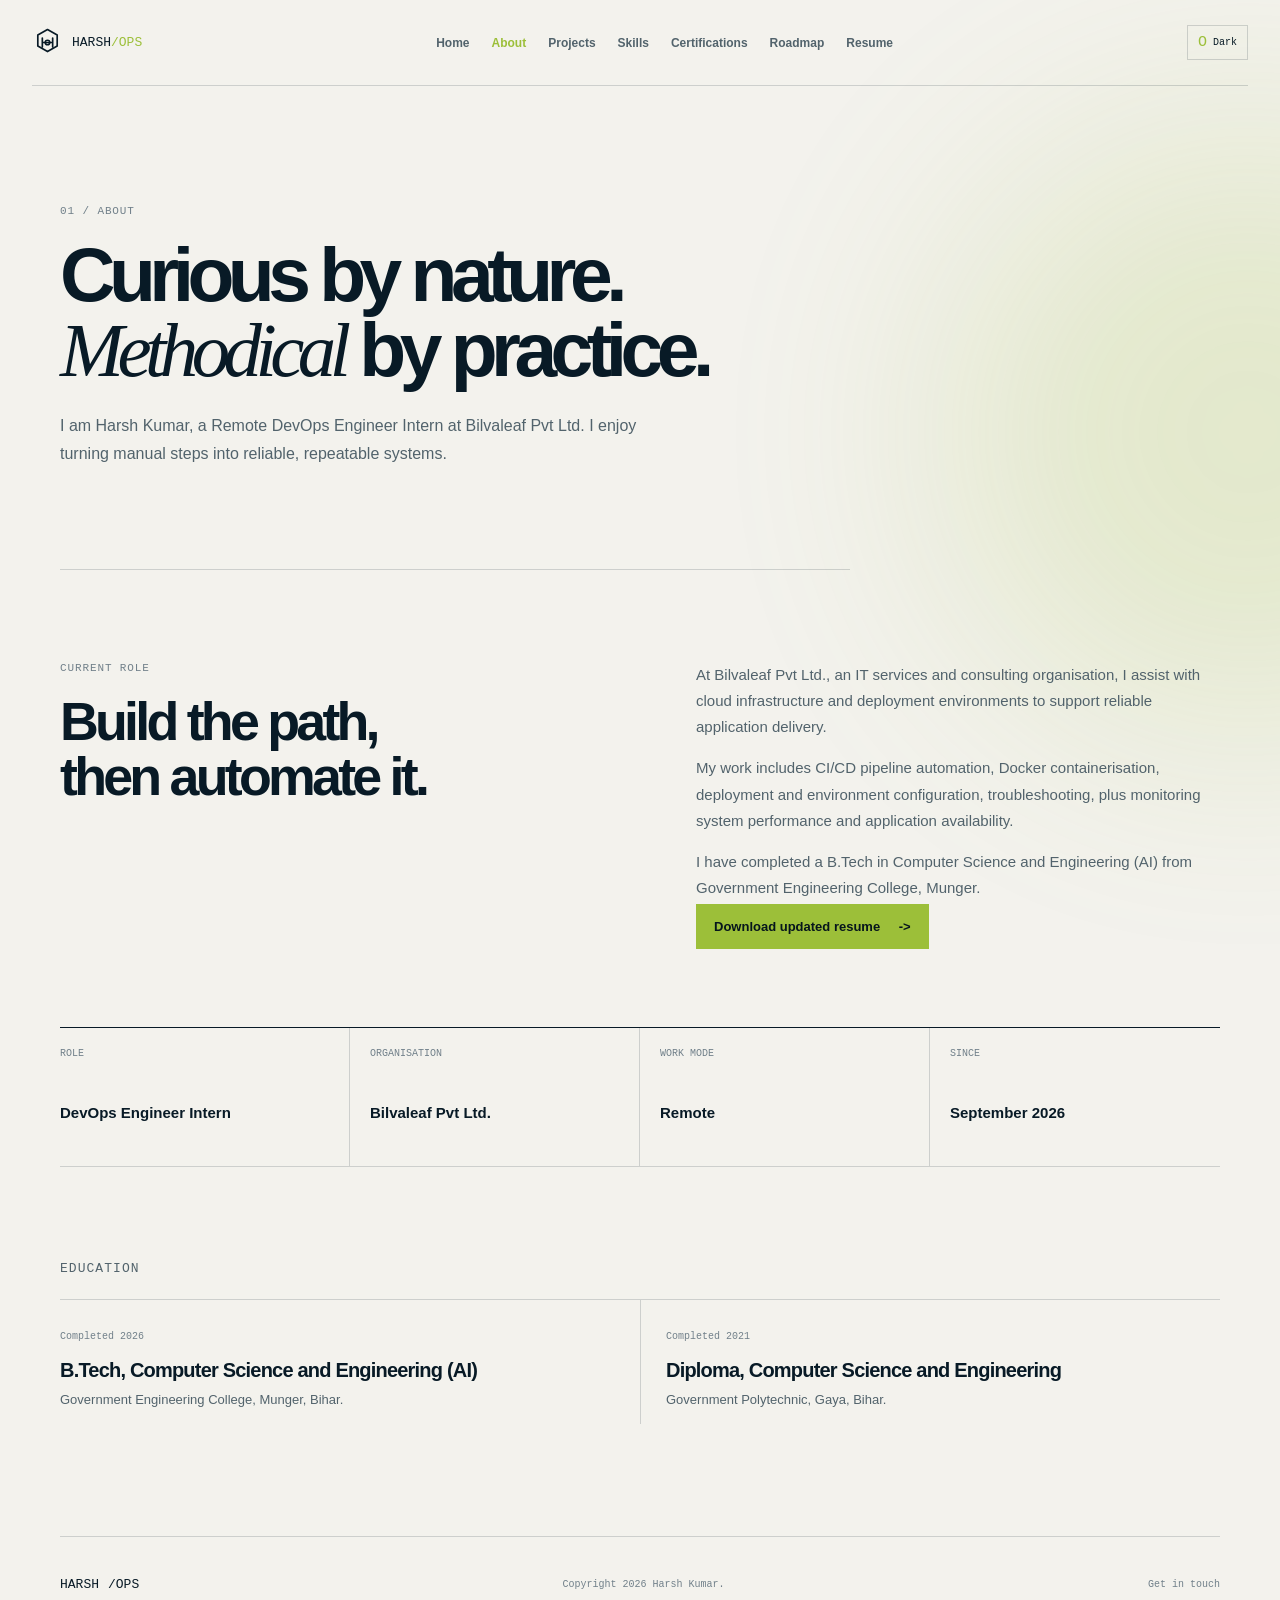
==== about.html @ edfe3465 "initial commit" ====
<!doctype html><html lang="en"><head><meta charset="UTF-8"><meta name="viewport" content="width=device-width,initial-scale=1"><meta name="description" content="About Harsh Kumar, remote DevOps Engineer Intern at Bilvaleaf Pvt Ltd."><meta http-equiv="Content-Security-Policy" content="default-src 'self'; img-src 'self' data: https://cdn.simpleicons.org; style-src 'self' 'unsafe-inline' https://fonts.googleapis.com; font-src 'self' https://fonts.gstatic.com; script-src 'self' 'unsafe-inline'; object-src 'none'; base-uri 'self'; form-action 'self'; upgrade-insecure-requests"><link rel="canonical" href="https://harshcse.in/about.html"><link rel="icon" href="favicon.svg"><title>About | Harsh Kumar</title><link rel="preconnect" href="https://fonts.googleapis.com"><link rel="preconnect" href="https://fonts.gstatic.com" crossorigin><link href="https://fonts.googleapis.com/css2?family=DM+Mono:wght@400;500&family=Manrope:wght@400;500;600;700;800&display=swap" rel="stylesheet"><link rel="stylesheet" href="styles.css"><link rel="stylesheet" href="overrides.css"><script>(()=>{const t=localStorage.getItem('harsh-portfolio-theme');document.documentElement.dataset.theme=t==='dark'||t==='light'?t:'light'})()</script></head><body><div class="page-glow glow-one"></div><header class="site-header"><a class="brand" href="index.html"><svg class="brand-mark" viewBox="0 0 48 48"><path d="M9 12.5 24 4l15 8.5v17L24 38 9 29.5z"/><path d="M16 17v14m16-14v14M16 24h16"/><circle cx="24" cy="24" r="3.5"/></svg><span>HARSH<span>/OPS</span></span></a><nav><a href="index.html">Home</a><a class="active" href="about.html">About</a><a href="projects.html">Projects</a><a href="skills.html">Skills</a><a href="certifications.html">Certifications</a><a href="roadmap.html">Roadmap</a><a href="Harsh_Resume_ops.pdf" download>Resume</a></nav><div class="header-actions"><button class="theme-toggle"><span>O</span><span class="theme-label">Theme</span></button><button class="menu-toggle"><span></span><span></span></button></div></header><main class="detail-page section-shell"><section class="page-intro reveal"><p class="section-kicker">01 / About</p><h1>Curious by nature.<br><em>Methodical</em> by practice.</h1><p>I am Harsh Kumar, a Remote DevOps Engineer Intern at Bilvaleaf Pvt Ltd. I enjoy turning manual steps into reliable, repeatable systems.</p></section><section class="split-story reveal"><div><p class="section-kicker">Current role</p><h2>Build the path,<br>then automate it.</h2></div><div><p>At Bilvaleaf Pvt Ltd., an IT services and consulting organisation, I assist with cloud infrastructure and deployment environments to support reliable application delivery.</p><p>My work includes CI/CD pipeline automation, Docker containerisation, deployment and environment configuration, troubleshooting, plus monitoring system performance and application availability.</p><p>I have completed a B.Tech in Computer Science and Engineering (AI) from Government Engineering College, Munger.</p><a class="button button-primary" href="Harsh_Resume_ops.pdf" download>Download updated resume <span>-&gt;</span></a></div></section><section class="fact-board reveal"><article><span>Role</span><strong>DevOps Engineer Intern</strong></article><article><span>Organisation</span><strong>Bilvaleaf Pvt Ltd.</strong></article><article><span>Work mode</span><strong>Remote</strong></article><article><span>Since</span><strong>September 2026</strong></article></section><section class="education-block reveal"><p class="section-kicker">Education</p><div><article><span>Completed 2026</span><h3>B.Tech, Computer Science and Engineering (AI)</h3><p>Government Engineering College, Munger, Bihar.</p></article><article><span>Completed 2021</span><h3>Diploma, Computer Science and Engineering</h3><p>Government Polytechnic, Gaya, Bihar.</p></article></div></section></main><footer class="site-footer section-shell"><a class="brand" href="index.html">HARSH<span>/OPS</span></a><p>Copyright <span id="year"></span> Harsh Kumar.</p><a href="mailto:harshgupta7367@gmail.com">Get in touch</a></footer><script src="script.js"></script></body></html>
---- styles.css ----
:root{--sans:"Manrope",Arial,sans-serif;--mono:"DM Mono",monospace}html[data-theme=light]{--bg:#f5f7f5;--panel:#fff;--panel2:#e8efeb;--text:#10232c;--muted:#58707a;--faint:#77919b;--accent:#087fac;--accent2:#d6edf2;--line:#c8d5d9;--hero:#d9f0ec;--vita:#b5ded1;--pipeline:#25324e}html[data-theme=dark]{--bg:#070d12;--panel:#0c151e;--panel2:#101e28;--text:#edf4f5;--muted:#9db1bd;--faint:#718b9a;--accent:#42c4f4;--accent2:#102c39;--line:#233744;--hero:#081b21;--vita:#123d3b;--pipeline:#111b39}*{box-sizing:border-box}html{scroll-behavior:smooth}body{margin:0;background:var(--bg);color:var(--text);font-family:var(--sans);overflow-x:hidden;transition:.25s background,.25s color}.skip-link{position:absolute;top:-5rem;left:1rem;z-index:10;background:var(--accent);color:#04151c;padding:.7rem}.skip-link:focus{top:1rem}.section-shell{width:min(1160px,calc(100% - 64px));margin:auto}.site-header{height:86px;width:min(1280px,calc(100% - 64px));margin:auto;display:flex;align-items:center;justify-content:space-between;border-bottom:1px solid var(--line)}.brand{display:flex;align-items:center;gap:9px;color:var(--text);font:500 13px var(--mono);text-decoration:none}.brand span span{color:var(--accent)}.brand-mark{width:31px;fill:none;stroke:currentColor;stroke-width:2.6;stroke-linecap:round;stroke-linejoin:round}.header-actions,nav{display:flex;align-items:center;gap:22px}nav a{font-size:12px;font-weight:700;color:var(--muted);text-decoration:none}nav a:hover{color:var(--accent)}.nav-contact{color:var(--text);border:1px solid var(--line);padding:10px 14px}.nav-contact span,.button span,.email-link span,.project-content a span{color:var(--accent)}.theme-toggle{display:flex;align-items:center;gap:6px;background:transparent;border:1px solid var(--line);color:var(--text);padding:8px 10px;font:10px var(--mono);cursor:pointer}.theme-toggle span:first-child{color:var(--accent);font-size:15px}.menu-toggle{display:none;background:transparent;border:0}.menu-toggle span{display:block;width:22px;height:2px;margin:5px;background:var(--text)}h1,h2,h3,p{margin-top:0}.eyebrow,.section-kicker{margin:0 0 20px;color:var(--faint);font:11px var(--mono);letter-spacing:.08em;text-transform:uppercase}.status-dot{display:inline-block;width:8px;height:8px;background:#5bd59b;border-radius:50%;margin-right:8px;box-shadow:0 0 12px #5bd59b}h1{font-size:clamp(3.3rem,6vw,6rem);line-height:.98;letter-spacing:-.085em;margin-bottom:26px;max-width:720px}h1 em,h2 em{font-family:Georgia,serif;font-weight:400}.hero{position:relative;display:grid;grid-template-columns:1.05fr .95fr;align-items:center;min-height:min(780px,calc(100vh - 86px));padding:50px 0 92px}.hero-text{font-size:16px;line-height:1.75;color:var(--muted);max-width:520px}.hero-actions{display:flex;align-items:center;gap:24px;margin-top:30px}.button{font-size:13px;font-weight:800;text-decoration:none}.button-primary{background:var(--accent);color:#06151c;padding:15px 18px}.button-primary span{margin-left:15px;color:#06151c}.button-link{border-bottom:1px solid var(--text);padding-bottom:4px;color:var(--text)}.hero-art{height:430px;position:relative;display:grid;place-items:center}.core{width:156px;height:156px;position:relative;z-index:2;display:grid;place-items:center;border-radius:50%;background:var(--panel);border:1px solid var(--line);box-shadow:0 20px 40px #0002}.core svg{position:absolute;width:125px;fill:none;stroke:var(--accent);stroke-width:1}.core span{font:11px var(--mono);letter-spacing:.1em}.orbit{position:absolute;border:1px solid var(--line);border-radius:50%;transform:rotate(-25deg)}.orbit-one{width:420px;height:300px}.orbit-two{width:200px;height:410px}.node{position:absolute;background:var(--panel);border:1px solid var(--line);padding:7px 9px;color:var(--text);font:10px var(--mono)}.node-a{top:18%;left:12%}.node-b{top:8%;right:17%}.node-c{bottom:19%;right:9%}.node-d{bottom:9%;left:20%}.metrics-card{position:absolute;right:0;bottom:5%;padding:13px 14px;background:var(--panel);border:1px solid var(--line);min-width:150px}.metrics-card span{font:8px var(--mono);color:var(--faint)}.metrics-card strong{display:block;font-size:21px}.metrics-card i{display:block;height:3px;background:linear-gradient(90deg,#5bd59b 82%,var(--panel2) 82%)}.hero-footer{position:absolute;bottom:27px;left:0;right:0;display:flex;gap:12px;align-items:center;color:var(--faint);font:10px var(--mono);text-transform:uppercase}.hero-footer span:last-child{margin-left:auto}.scroll-line{width:80px;height:1px;background:var(--line)}.about,.capabilities,.work,.journey{padding:108px 0;border-top:1px solid var(--line)}.about-grid{display:grid;grid-template-columns:1fr 1fr;gap:6rem}.about h2,.section-heading h2,.work h2,.roadmap h2,.services h2,.journey h2{font-size:clamp(2.5rem,4.8vw,4.6rem);line-height:1.02;letter-spacing:-.07em;margin:0}.about-content{color:var(--muted);font-size:16px;line-height:1.75}.about-content strong{color:var(--text)}.quick-facts{padding:0;margin:34px 0 0;border-top:1px solid var(--line)}.quick-facts div{display:grid;grid-template-columns:105px 1fr;padding:13px 0;border-bottom:1px solid var(--line);font-size:12px}.quick-facts dt{font-family:var(--mono);color:var(--faint)}.quick-facts dd{margin:0;font-weight:700;color:var(--text)}.section-heading,.journey-heading{display:flex;justify-content:space-between;align-items:end;margin-bottom:52px}.skill-groups{border-top:1px solid var(--text)}.skill-group{display:grid;grid-template-columns:95px 1fr 1.25fr;gap:1rem;padding:21px 0;border-bottom:1px solid var(--line)}.skill-number{font:11px var(--mono);color:var(--faint)}.skill-group h3{margin:0;font-size:18px}.skill-group p{margin:0;color:var(--muted);font-size:13px}.services,.credentials{padding:108px max(32px,calc((100% - 1160px)/2));background:var(--panel2);border-block:1px solid var(--line)}.services-intro,.work-intro{display:grid;grid-template-columns:1fr 1.35fr 1fr;gap:2rem;align-items:end;margin-bottom:52px}.services-intro>p:last-child,.work-intro>p:last-child{margin:0;color:var(--muted);font-size:14px;line-height:1.7}.service-grid,.projects,.journey-grid{display:grid;grid-template-columns:repeat(3,1fr);gap:16px}.service-card,.project-card,.timeline-card{background:var(--panel);border:1px solid var(--line)}.service-card{min-height:310px;position:relative;padding:25px}.service-card>span,.timeline-card>span{color:var(--faint);font:10px var(--mono)}.service-icon{position:absolute;right:20px;top:18px;font-size:25px;color:var(--accent)}.service-card h3{margin:58px 0 10px;font-size:21px}.service-card p,.timeline-card>p:not(.timeline-label){color:var(--muted);font-size:13px;line-height:1.7}.service-card ul{border-top:1px solid var(--line);list-style:none;padding:15px 0 0;margin:18px 0 0}.service-card li{font:10px var(--mono);margin:8px 0}.service-card li:before{content:'—';color:var(--accent);margin-right:6px}.projects{grid-template-columns:1fr 1fr}.project-card{overflow:hidden}.project-visual{height:270px;position:relative}.project-content{padding:27px}.project-content>p:first-child,.timeline-label{font:10px var(--mono);text-transform:uppercase;color:var(--faint);letter-spacing:.07em}.project-content h3{font-size:30px;letter-spacing:-.06em;margin-bottom:10px}.project-content p{min-height:96px;color:var(--muted);font-size:14px;line-height:1.7}.tags,.timeline-tags{display:flex;flex-wrap:wrap;gap:7px;margin:20px 0}.tags span,.timeline-tags span{font:10px var(--mono);padding:6px 8px;border:1px solid var(--line);color:var(--muted)}.project-content a{font-size:12px;font-weight:800;color:var(--text);text-decoration:none}.vita-visual{background:var(--vita);overflow:hidden}.pulse{position:absolute;left:50%;top:50%;width:200px;height:200px;border:1px solid #fff5;border-radius:50%;transform:translate(-50%,-50%)}.p2{width:330px;height:330px}.medical-cross{position:absolute;left:28%;top:43%;font:200 150px/.6 Arial;color:var(--accent)}.terminal-mini{position:absolute;right:12%;bottom:19%;padding:17px 20px;background:var(--panel);border:1px solid var(--line);box-shadow:8px 8px #0002}.terminal-mini span,.terminal-mini i{font:9px var(--mono);color:var(--accent)}.terminal-mini b{display:block;margin:8px 0;font-size:16px}.pipeline-visual{background:var(--pipeline);display:grid;place-items:center}.pipeline-row{display:flex;align-items:center;gap:8px}.pipeline-row span{border:1px solid #fff4;color:#fff;padding:11px 8px;font:10px var(--mono)}.pipeline-row span:last-child{background:var(--accent);color:#05151b}.pipeline-row i{height:1px;width:20px;background:#92a3b1}.server-rack{position:absolute;right:13%;bottom:13%;width:95px;border:1px solid #fff4;padding:8px;transform:rotate(-8deg)}.server-rack span{display:block;height:10px;margin:5px;background:linear-gradient(90deg,var(--accent) 10%,#fff5 10% 15%,#fff2 15%)}.journey-grid{grid-template-columns:1fr 1fr}.timeline-card{padding:27px;border-top:2px solid var(--accent)}.timeline-card:nth-child(2){border-top-color:#8ba6bc}.timeline-card h3{font-size:22px;letter-spacing:-.05em;margin:42px 0 10px}.education-line{display:grid;grid-template-columns:1fr 1fr;gap:38px;margin-top:20px;padding:28px 0;border-block:1px solid var(--line)}.education-line>div:first-child{border-right:1px solid var(--line)}.education-line>div:first-child>span{font:10px var(--mono);color:var(--faint);text-transform:uppercase}.education-line h3{font-size:16px;margin:9px 0 5px}.education-line p{margin:0;font-size:12px;color:var(--muted)}.roadmap{padding:108px max(32px,calc((100% - 1160px)/2));background:var(--hero);border-block:1px solid var(--line)}.roadmap-top{display:flex;justify-content:space-between;align-items:end;gap:4rem;margin-bottom:52px}.roadmap-top>p{max-width:340px;color:var(--muted);font-size:14px;line-height:1.7}.roadmap-track{list-style:none;padding:0;margin:0;border-top:1px solid var(--line)}.roadmap-track li{display:grid;grid-template-columns:90px 1fr 120px;align-items:center;padding:21px 0;border-bottom:1px solid var(--line);position:relative}.roadmap-track li:before{content:'';position:absolute;left:-6px;width:12px;height:12px;border-radius:50%;background:var(--faint)}.roadmap-track .done:before{background:#5bd59b}.roadmap-track .active:before{background:#e79871;box-shadow:0 0 0 5px #e7987133}.roadmap-track span{font:11px var(--mono);color:var(--faint);padding-left:18px}.roadmap-track h3{margin:0 0 4px;font-size:19px}.roadmap-track p{margin:0;font-size:12px;color:var(--muted)}.roadmap-track b{font:10px var(--mono);text-transform:uppercase;color:var(--muted);text-align:right}.roadmap-explore{display:inline-block;margin-top:27px;padding:12px 15px;border:1px solid var(--line);font-size:12px;font-weight:800;color:var(--text);text-decoration:none}.roadmap-explore span{color:var(--accent);margin-left:8px}.credential-grid{display:grid;grid-template-columns:repeat(4,1fr);border-top:1px solid var(--text)}.credential{min-height:170px;padding:20px;border-right:1px solid var(--line)}.credential:first-child{padding-left:0}.credential:last-child{border:0}.credential span{font:11px var(--mono);color:var(--faint)}.credential h3{font-size:18px;margin:44px 0 6px}.credential p{font-size:12px;color:var(--muted);margin:0}.contact{background:var(--accent2);padding:105px 0 92px;border-top:1px solid var(--line)}.contact h2{font-size:clamp(3.3rem,7vw,6.7rem);line-height:.95;letter-spacing:-.085em;margin-bottom:24px}.contact h2+p{max-width:410px;color:var(--muted);font-size:15px;line-height:1.7}.email-link{display:inline-block;margin-top:25px;border-bottom:2px solid var(--text);padding-bottom:5px;color:var(--text);font-size:clamp(1.1rem,2.4vw,1.75rem);font-weight:800;text-decoration:none}.contact-links{display:flex;gap:24px;flex-wrap:wrap;margin-top:68px}.contact-links a{font:11px var(--mono);color:var(--text);text-decoration:none;border-bottom:1px solid var(--line);padding-bottom:3px}.site-footer{min-height:96px;display:flex;align-items:center;justify-content:space-between;border-top:1px solid var(--line)}.site-footer p,.site-footer>a:last-child{margin:0;color:var(--faint);font:10px var(--mono);text-decoration:none}.back-home{font:11px var(--mono);color:var(--text);text-decoration:none;border-bottom:1px solid var(--line);padding-bottom:4px}.roadmap-main{padding:70px 0 105px}.roadmap-hero{border-bottom:1px solid var(--line);padding-bottom:66px}.roadmap-hero>p:not(.eyebrow){max-width:600px;font-size:16px;line-height:1.75;color:var(--muted)}.roadmap-key{display:flex;gap:24px;flex-wrap:wrap;margin-top:28px;font:10px var(--mono);text-transform:uppercase}.key-done{color:#36b97f}.key-active{color:#d9815e}.key-next{color:var(--faint)}.roadmap-detail{padding-top:12px}.roadmap-stage{display:grid;grid-template-columns:92px 1.12fr 1fr;gap:28px;padding:42px 0;border-bottom:1px solid var(--line);position:relative}.roadmap-stage:before{content:'';position:absolute;left:0;top:49px;width:9px;height:9px;border-radius:50%;background:var(--faint)}.roadmap-stage.complete:before{background:#36b97f}.roadmap-stage.active-stage:before{background:#d9815e;box-shadow:0 0 0 5px #d9815e33}.stage-number{padding-left:21px;font:11px var(--mono);color:var(--faint)}.stage-title p{font:10px var(--mono);text-transform:uppercase;color:#36b97f;margin-bottom:11px}.active-stage .stage-title p{color:#d9815e}.stage-title h2{font-size:27px;letter-spacing:-.055em;margin:0 0 8px}.stage-title span{font:11px var(--mono);color:var(--faint)}.stage-body p{font-size:13px;line-height:1.7;color:var(--muted)}.stage-body ul{list-style:none;padding:0;margin:0}.stage-body li{font-size:12px;margin:8px 0}.stage-body li:before{content:'↗';color:var(--accent);margin-right:8px}.roadmap-cta{margin-top:62px;padding:32px 38px;background:var(--panel2);border:1px solid var(--line);display:flex;justify-content:space-between;align-items:center}.roadmap-cta p{font-size:19px;margin:0}.roadmap-cta a{color:var(--text);font-size:13px;font-weight:800;text-decoration:none;border-bottom:1px solid var(--accent);padding-bottom:4px}.reveal{opacity:0;transform:translateY(18px);transition:opacity .6s,transform .6s}.reveal.visible{opacity:1;transform:none}@media(max-width:760px){.section-shell,.site-header{width:calc(100% - 40px)}.site-header{height:70px}.theme-label{display:none}.header-actions{gap:10px}.menu-toggle{display:block;z-index:3}nav{position:fixed;inset:0;z-index:2;display:flex;flex-direction:column;justify-content:center;background:var(--bg);transform:translateX(100%);transition:transform .3s}nav.open{transform:none}nav a{font-size:24px}.hero{grid-template-columns:1fr;min-height:auto;padding:52px 0 78px}.hero-art{height:320px;margin-top:25px}.core{width:132px;height:132px}.orbit-one{width:320px;height:230px}.orbit-two{width:160px;height:300px}.node{font-size:9px}.metrics-card{right:0}.hero-footer{bottom:19px}.about,.capabilities,.work,.journey{padding:78px 0}.about-grid,.services-intro,.work-intro{grid-template-columns:1fr;gap:26px}.section-heading,.journey-heading{display:block;margin-bottom:39px}.skill-group{grid-template-columns:40px 1fr;gap:8px}.skill-group p{grid-column:2}.services,.credentials,.roadmap{padding:78px 20px}.service-grid,.projects,.journey-grid,.education-line{grid-template-columns:1fr}.service-card{min-height:auto}.project-visual{height:225px}.project-content p{min-height:0}.education-line{gap:19px}.education-line>div:first-child{border-right:0;border-bottom:1px solid var(--line);padding-bottom:19px}.roadmap-top{display:block}.roadmap-top>p{margin-top:19px}.roadmap-track li{grid-template-columns:44px 1fr}.roadmap-track b{grid-column:2;text-align:left;margin-top:7px}.credential-grid{grid-template-columns:1fr 1fr}.credential{min-height:140px;border-bottom:1px solid var(--line)}.credential:nth-child(2){border-right:0}.credential:nth-child(3){padding-left:0}.credential h3{margin-top:29px;font-size:16px}.contact{padding:78px 0}.contact-links{margin-top:55px}.site-footer{padding:26px 0;min-height:0;flex-wrap:wrap;gap:16px}.site-footer p{order:3;width:100%}.roadmap-main{padding:42px 0 70px}.roadmap-stage{grid-template-columns:45px 1fr;gap:13px;padding:30px 0}.roadmap-stage:before{top:37px}.stage-number{padding-left:18px}.stage-title,.stage-body{grid-column:2}.roadmap-cta{display:block;padding:25px;margin-top:42px}.roadmap-cta a{display:inline-block;margin-top:20px}}
---- overrides.css ----
/* Original portfolio palette: ink navy, warm paper, and a bright-lime signal. */
html[data-theme="light"]{--bg:#f3f2ed;--panel:#fffdf7;--panel2:#e7e6df;--text:#081a26;--muted:#52636c;--faint:#71808a;--accent:#9cbf39;--accent2:#b9ca91;--line:rgba(8,26,38,.16);--hero:#dfe9d7;--vita:#a8e8d4;--pipeline:#202a41}
html[data-theme="dark"]{--bg:#081a26;--panel:#102b38;--panel2:#0e2531;--text:#f3f2ed;--muted:#b4c1c2;--faint:#8ea0a6;--accent:#c8ff4a;--accent2:#24463f;--line:rgba(243,242,237,.16);--hero:#0b2430;--vita:#1c524c;--pipeline:#202a41}

/* Reintroduce the subtle layered shading from the first visual direction. */
.page-glow{position:fixed;z-index:-1;width:38rem;height:38rem;border-radius:50%;filter:blur(120px);pointer-events:none;opacity:.18}.glow-one{top:8rem;right:-17rem;background:var(--accent)}.glow-two{top:55rem;left:-24rem;background:#48d8ff}
html[data-theme="dark"] .page-glow{opacity:.13}html[data-theme="light"] .contact{background:linear-gradient(135deg,#c5d3a5,#aebe84)}html[data-theme="dark"] .contact{background:linear-gradient(135deg,#24463f,#1b3437)}
.roadmap-snapshot{display:grid;grid-template-columns:repeat(3,155px);margin-top:32px;border-top:1px solid var(--line);border-bottom:1px solid var(--line)}
.roadmap-snapshot div{display:flex;align-items:center;gap:10px;padding:12px 14px 12px 0;border-right:1px solid var(--line)}
.roadmap-snapshot div+div{padding-left:14px}.roadmap-snapshot strong{color:var(--accent);font:700 22px var(--mono)}
.roadmap-snapshot span{color:var(--muted);font:9px var(--mono);line-height:1.45;text-transform:uppercase}
@media(max-width:760px){.roadmap-snapshot{grid-template-columns:1fr;margin-top:25px}.roadmap-snapshot div,.roadmap-snapshot div+div{padding:11px 0;border-right:0;border-bottom:1px solid var(--line)}.roadmap-snapshot div:last-child{border-bottom:0}}

/* Site navigation and home terminal. */
nav a.active{color:var(--accent)}.availability{display:inline-flex;align-items:center;width:max-content;padding:9px 12px;border:1px solid color-mix(in srgb,#49c889 35%,var(--line));background:color-mix(in srgb,#49c889 8%,transparent);color:var(--text)}.availability .status-dot{margin-right:8px;background:#49c889;box-shadow:0 0 12px rgba(73,200,137,.75)}.hero-role{margin-top:34px;color:var(--faint)}.terminal-stage{display:block;height:auto;padding-top:44px}.terminal-label{display:flex;justify-content:space-between;margin:0 0 11px;color:var(--faint);font:10px var(--mono);letter-spacing:.08em}.terminal-label .status-dot{width:7px;height:7px}.terminal-window{overflow:hidden;border:1px solid var(--line);background:color-mix(in srgb,var(--panel) 88%,#07111a);box-shadow:var(--shadow,0 18px 45px rgba(8,26,38,.12))}.terminal-top{display:flex;align-items:center;gap:7px;padding:14px 16px;border-bottom:1px solid var(--line);font:11px var(--mono);color:var(--muted)}.terminal-top i{width:8px;height:8px;border-radius:50%;background:#ef776e}.terminal-top i:nth-child(2){background:#e3bd62}.terminal-top i:nth-child(3){background:#49c889}.terminal-top span{margin-left:10px}.terminal-top b{margin-left:auto;color:var(--faint);font-weight:400}.terminal-body{padding:20px 24px;font:13px/1.8 var(--mono);color:var(--muted)}.terminal-body p{margin:0}.terminal-body small{display:inline-block;width:36px;color:var(--faint)}.terminal-body .prompt{color:#c57be5}.terminal-body .ok{color:#49c889;margin-right:7px}.terminal-cursor{display:inline-block;width:9px;height:17px;vertical-align:-3px;background:var(--accent);animation:terminal-blink 1s steps(2,end) infinite}@keyframes terminal-blink{50%{opacity:0}}.terminal-status{display:flex;align-items:center;gap:12px;max-width:285px;margin:10px 0 0 auto;padding:14px;border:1px solid var(--line);background:var(--panel);font-family:var(--mono)}.terminal-status>span{display:grid;place-items:center;width:39px;height:39px;border:1px solid var(--accent);color:var(--accent)}.terminal-status small{display:block;color:var(--faint);font-size:9px}.terminal-status strong{font-size:11px}.terminal-status>b{margin-left:auto;color:#49c889;font-size:10px}.home-links{display:grid;grid-template-columns:repeat(4,1fr);border-top:1px solid var(--line);border-bottom:1px solid var(--line)}.home-links a{display:grid;grid-template-columns:1fr auto;gap:9px;padding:23px 19px;border-right:1px solid var(--line);color:var(--text);text-decoration:none}.home-links a:first-child{padding-left:0}.home-links a:last-child{border:0}.home-links span{color:var(--faint);font:10px var(--mono)}.home-links strong{font-size:18px;letter-spacing:-.04em}.home-links em{grid-column:1;color:var(--muted);font-size:11px;font-style:normal}.home-links b{color:var(--accent);font:16px var(--mono)}.home-roadmap{padding:110px 0}.home-roadmap h2{margin:0 0 17px;font-size:clamp(2.6rem,5vw,4.7rem);line-height:1.03;letter-spacing:-.07em}.home-roadmap>p{max-width:470px;color:var(--muted);font-size:15px;line-height:1.7}.home-roadmap .button{margin-top:13px}

/* Separate content pages. */
.detail-page{padding:84px 0 112px}.page-intro{max-width:790px;padding:35px 0 85px;border-bottom:1px solid var(--line)}.page-intro h1{margin-bottom:23px}.page-intro>p:last-child{max-width:610px;color:var(--muted);font-size:16px;line-height:1.75}.split-story{display:grid;grid-template-columns:1fr 1fr;gap:7rem;padding:92px 0}.split-story h2,.learning-note h2{margin:0;font-size:clamp(2.3rem,4.2vw,4.1rem);letter-spacing:-.07em;line-height:1.04}.split-story>div:last-child p{color:var(--muted);font-size:15px;line-height:1.75}.split-story .button{margin-top:14px}.fact-board{display:grid;grid-template-columns:repeat(4,1fr);border-top:1px solid var(--text);border-bottom:1px solid var(--line)}.fact-board article{min-height:138px;padding:20px;border-right:1px solid var(--line)}.fact-board article:first-child{padding-left:0}.fact-board article:last-child{border-right:0}.fact-board span{display:block;margin-bottom:43px;color:var(--faint);font:10px var(--mono);text-transform:uppercase}.fact-board strong{font-size:15px;line-height:1.4}.education-block{padding-top:92px}.education-block>div{display:grid;grid-template-columns:1fr 1fr;border-top:1px solid var(--line)}.education-block article{padding:25px 25px 0 0}.education-block article+article{padding-left:25px;border-left:1px solid var(--line)}.education-block span{font:10px var(--mono);color:var(--faint)}.education-block h3{margin:16px 0 8px;font-size:20px;letter-spacing:-.04em}.education-block p{color:var(--muted);font-size:13px;line-height:1.6}.project-list{display:grid;gap:64px}.feature-project{display:grid;grid-template-columns:1fr 1fr;gap:48px;align-items:center}.feature-project.reverse .project-visual{order:2}.feature-project h2{margin:0 0 14px;font-size:37px;letter-spacing:-.06em}.feature-project>div:last-child>p:not(.section-kicker){color:var(--muted);font-size:14px;line-height:1.72}.feature-project .project-visual{height:340px}.project-points{padding:0;margin:22px 0;list-style:none}.project-points li{margin:8px 0;color:var(--muted);font-size:13px}.project-points li:before{content:'+';margin-right:8px;color:var(--accent);font-weight:800}.skills-grid{display:grid;grid-template-columns:1fr 1fr;border-top:1px solid var(--text)}.skills-grid article{min-height:215px;padding:24px;border-right:1px solid var(--line);border-bottom:1px solid var(--line)}.skills-grid article:nth-child(odd){padding-left:0}.skills-grid article:nth-child(even){border-right:0}.skills-grid span{color:var(--faint);font:11px var(--mono)}.skills-grid h2{margin:50px 0 8px;font-size:22px;letter-spacing:-.05em}.skills-grid p{color:var(--muted);font-size:13px;line-height:1.65}.tool-band{padding:86px 0}.tool-band>div{display:flex;gap:8px;flex-wrap:wrap}.tool-band span{padding:11px 13px;border:1px solid var(--line);background:var(--panel);font:11px var(--mono);color:var(--text)}.learning-note{padding:70px 0;border-top:1px solid var(--line)}.learning-note>p:not(.section-kicker){max-width:510px;color:var(--muted);font-size:15px;line-height:1.7}.learning-note .button{margin-top:13px}.cert-list{border-top:1px solid var(--text)}.cert-list article{display:grid;grid-template-columns:92px 1fr 180px;gap:22px;align-items:center;padding:28px 0;border-bottom:1px solid var(--line)}.cert-list article>span{color:var(--faint);font:11px var(--mono)}.cert-list p{margin-bottom:7px;color:var(--faint);font:10px var(--mono);text-transform:uppercase}.cert-list h2{margin:0 0 7px;font-size:25px;letter-spacing:-.05em}.cert-list strong{color:var(--muted);font-size:12px}.cert-list em{justify-self:end;padding:7px 9px;border:1px solid var(--line);color:var(--muted);font:10px var(--mono);font-style:normal}
@media(max-width:760px){.terminal-stage{padding-top:16px}.terminal-body{padding:16px;font-size:10px}.terminal-body small{width:23px}.terminal-top{padding:11px;font-size:9px}.terminal-top span{margin-left:2px}.terminal-status{margin-left:0}.home-links{grid-template-columns:1fr 1fr}.home-links a{padding:17px;border-bottom:1px solid var(--line)}.home-links a:first-child{padding-left:17px}.home-links a:nth-child(2){border-right:0}.home-links a:nth-child(3),.home-links a:nth-child(4){border-bottom:0}.home-roadmap{padding:78px 0}.detail-page{padding:38px 0 75px}.page-intro{padding:25px 0 55px}.split-story,.feature-project{grid-template-columns:1fr;gap:28px;padding:65px 0}.fact-board{grid-template-columns:1fr 1fr}.fact-board article{min-height:120px;border-bottom:1px solid var(--line)}.fact-board article:nth-child(2){border-right:0}.fact-board article:first-child,.fact-board article:nth-child(3){padding-left:0}.fact-board span{margin-bottom:30px}.education-block{padding-top:65px}.education-block>div{grid-template-columns:1fr}.education-block article+article{padding:25px 0 0;border-left:0;border-top:1px solid var(--line)}.feature-project.reverse .project-visual{order:0}.feature-project .project-visual{height:255px}.skills-grid{grid-template-columns:1fr}.skills-grid article,.skills-grid article:nth-child(odd){min-height:0;padding:23px 0;border-right:0}.skills-grid h2{margin:26px 0 8px}.tool-band{padding:65px 0}.cert-list article{grid-template-columns:42px 1fr;padding:22px 0}.cert-list em{justify-self:start;grid-column:2}.cert-list h2{font-size:21px}}
/* Brand treatment and verified technology marks. */
.brand>span>span{color:var(--accent)}.brand-logos{display:flex;gap:10px;margin:17px 0 -6px}.brand-logos img{width:25px;height:25px;object-fit:contain}.tool-band span{display:inline-flex;align-items:center;gap:7px}.tool-band span img{width:16px;height:16px;object-fit:contain}.cert-list article{grid-template-columns:48px 44px 1fr 180px}.cert-logo{width:29px;height:29px;object-fit:contain}.cert-mark{display:grid;place-items:center;width:35px;height:28px;border:1px solid var(--line);font:8px var(--mono);color:var(--accent)}.stage-brand-icons{display:flex;gap:8px;margin:0 0 12px}.stage-brand-icons img{width:20px;height:20px;object-fit:contain}.stage-title h2{margin-top:0}
/* NPTEL does not publish a Simple Icons mark; use the local NPTEL word-mark instead. */
.nptel-logo{display:block}.nptel-logo+div::before{content:none}
@media(max-width:760px){.cert-list article{grid-template-columns:42px 37px 1fr!important}.cert-list em{grid-column:3!important}.cert-logo{width:24px;height:24px}}

/* Narrow screens need a smaller editorial scale; prevent long display headings from creating horizontal scroll. */
@media(max-width:760px){.detail-page.section-shell{width:calc(100% - 40px);overflow:hidden}.detail-page section,.page-intro{width:100%;max-width:100%}.page-intro h1{max-width:100%;font-size:clamp(2.5rem,11vw,3.2rem);line-height:1.01;letter-spacing:-.07em;overflow-wrap:anywhere}.page-intro h1 br{display:none}.page-intro h1 em{display:block}.project-terminal{min-width:0}.project-terminal p,.terminal-top span{max-width:100%;overflow-wrap:anywhere}.terminal-body p{white-space:normal;overflow-wrap:anywhere}}
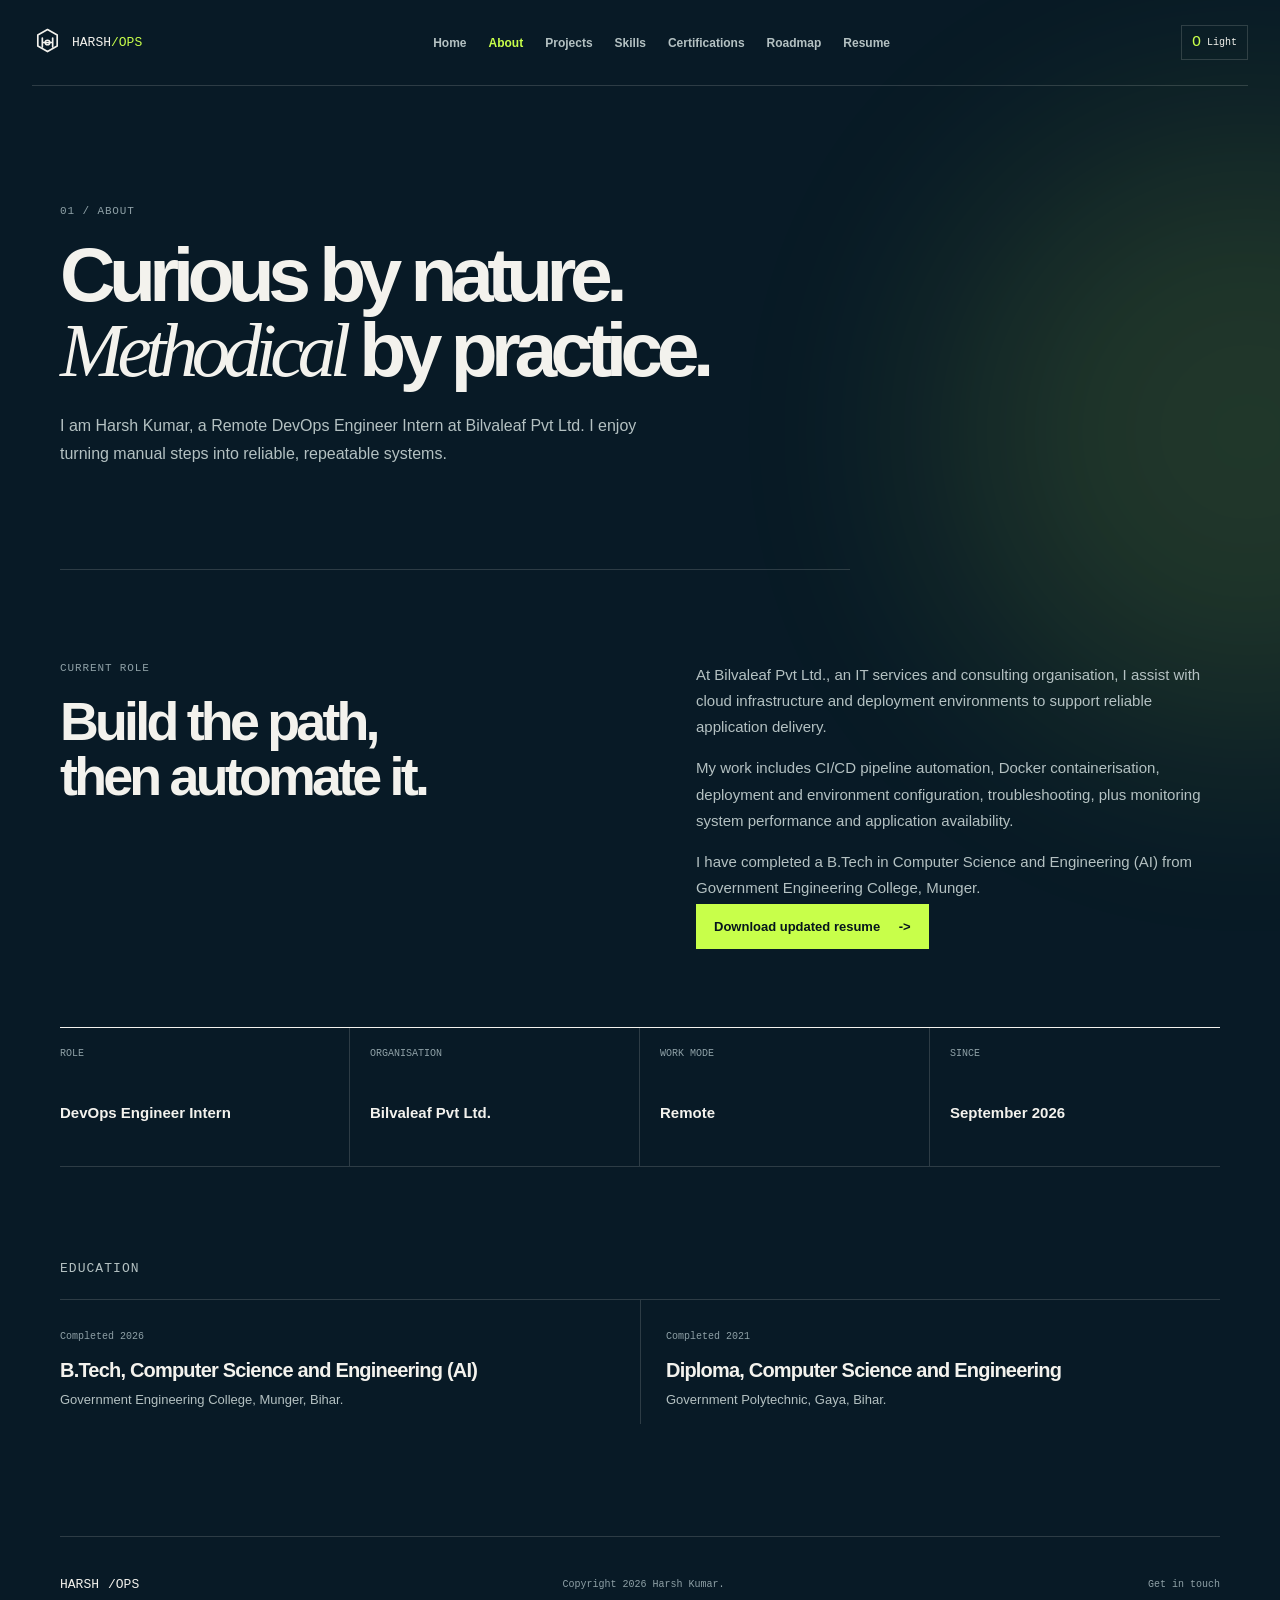
==== commit 0d8ab5ae: "Readme update" ====
--- a/about.html
+++ b/about.html
@@ -1 +1 @@
-<!doctype html><html lang="en"><head><meta charset="UTF-8"><meta name="viewport" content="width=device-width,initial-scale=1"><meta name="description" content="About Harsh Kumar, remote DevOps Engineer Intern at Bilvaleaf Pvt Ltd."><meta http-equiv="Content-Security-Policy" content="default-src 'self'; img-src 'self' data: https://cdn.simpleicons.org; style-src 'self' 'unsafe-inline' https://fonts.googleapis.com; font-src 'self' https://fonts.gstatic.com; script-src 'self' 'unsafe-inline'; object-src 'none'; base-uri 'self'; form-action 'self'; upgrade-insecure-requests"><link rel="canonical" href="https://harshcse.in/about.html"><link rel="icon" href="favicon.svg"><title>About | Harsh Kumar</title><link rel="preconnect" href="https://fonts.googleapis.com"><link rel="preconnect" href="https://fonts.gstatic.com" crossorigin><link href="https://fonts.googleapis.com/css2?family=DM+Mono:wght@400;500&family=Manrope:wght@400;500;600;700;800&display=swap" rel="stylesheet"><link rel="stylesheet" href="styles.css"><link rel="stylesheet" href="overrides.css"><script>(()=>{const t=localStorage.getItem('harsh-portfolio-theme');document.documentElement.dataset.theme=t==='dark'||t==='light'?t:'light'})()</script></head><body><div class="page-glow glow-one"></div><header class="site-header"><a class="brand" href="index.html"><svg class="brand-mark" viewBox="0 0 48 48"><path d="M9 12.5 24 4l15 8.5v17L24 38 9 29.5z"/><path d="M16 17v14m16-14v14M16 24h16"/><circle cx="24" cy="24" r="3.5"/></svg><span>HARSH<span>/OPS</span></span></a><nav><a href="index.html">Home</a><a class="active" href="about.html">About</a><a href="projects.html">Projects</a><a href="skills.html">Skills</a><a href="certifications.html">Certifications</a><a href="roadmap.html">Roadmap</a><a href="Harsh_Resume_ops.pdf" download>Resume</a></nav><div class="header-actions"><button class="theme-toggle"><span>O</span><span class="theme-label">Theme</span></button><button class="menu-toggle"><span></span><span></span></button></div></header><main class="detail-page section-shell"><section class="page-intro reveal"><p class="section-kicker">01 / About</p><h1>Curious by nature.<br><em>Methodical</em> by practice.</h1><p>I am Harsh Kumar, a Remote DevOps Engineer Intern at Bilvaleaf Pvt Ltd. I enjoy turning manual steps into reliable, repeatable systems.</p></section><section class="split-story reveal"><div><p class="section-kicker">Current role</p><h2>Build the path,<br>then automate it.</h2></div><div><p>At Bilvaleaf Pvt Ltd., an IT services and consulting organisation, I assist with cloud infrastructure and deployment environments to support reliable application delivery.</p><p>My work includes CI/CD pipeline automation, Docker containerisation, deployment and environment configuration, troubleshooting, plus monitoring system performance and application availability.</p><p>I have completed a B.Tech in Computer Science and Engineering (AI) from Government Engineering College, Munger.</p><a class="button button-primary" href="Harsh_Resume_ops.pdf" download>Download updated resume <span>-&gt;</span></a></div></section><section class="fact-board reveal"><article><span>Role</span><strong>DevOps Engineer Intern</strong></article><article><span>Organisation</span><strong>Bilvaleaf Pvt Ltd.</strong></article><article><span>Work mode</span><strong>Remote</strong></article><article><span>Since</span><strong>September 2026</strong></article></section><section class="education-block reveal"><p class="section-kicker">Education</p><div><article><span>Completed 2026</span><h3>B.Tech, Computer Science and Engineering (AI)</h3><p>Government Engineering College, Munger, Bihar.</p></article><article><span>Completed 2021</span><h3>Diploma, Computer Science and Engineering</h3><p>Government Polytechnic, Gaya, Bihar.</p></article></div></section></main><footer class="site-footer section-shell"><a class="brand" href="index.html">HARSH<span>/OPS</span></a><p>Copyright <span id="year"></span> Harsh Kumar.</p><a href="mailto:harshgupta7367@gmail.com">Get in touch</a></footer><script src="script.js"></script></body></html>
+<!doctype html><html lang="en"><head><meta charset="UTF-8"><meta name="viewport" content="width=device-width,initial-scale=1"><meta name="description" content="About Harsh Kumar, remote DevOps Engineer Intern at Bilvaleaf Pvt Ltd."><meta http-equiv="Content-Security-Policy" content="default-src 'self'; img-src 'self' data: https://cdn.simpleicons.org; style-src 'self' 'unsafe-inline' https://fonts.googleapis.com; font-src 'self' https://fonts.gstatic.com; script-src 'self' 'unsafe-inline'; object-src 'none'; base-uri 'self'; form-action 'self'; upgrade-insecure-requests"><link rel="canonical" href="https://harshcse.in/about.html"><link rel="icon" href="favicon.svg"><title>About | Harsh Kumar</title><link rel="preconnect" href="https://fonts.googleapis.com"><link rel="preconnect" href="https://fonts.gstatic.com" crossorigin><link href="https://fonts.googleapis.com/css2?family=DM+Mono:wght@400;500&family=Manrope:wght@400;500;600;700;800&display=swap" rel="stylesheet"><link rel="stylesheet" href="styles.css"><link rel="stylesheet" href="overrides.css"><script>(()=>{const t=localStorage.getItem('harsh-portfolio-theme');document.documentElement.dataset.theme=t==='dark'||t==='light'?t:'dark'})()</script></head><body><div class="page-glow glow-one"></div><header class="site-header"><a class="brand" href="index.html"><svg class="brand-mark" viewBox="0 0 48 48"><path d="M9 12.5 24 4l15 8.5v17L24 38 9 29.5z"/><path d="M16 17v14m16-14v14M16 24h16"/><circle cx="24" cy="24" r="3.5"/></svg><span>HARSH<span>/OPS</span></span></a><nav><a href="index.html">Home</a><a class="active" href="about.html">About</a><a href="projects.html">Projects</a><a href="skills.html">Skills</a><a href="certifications.html">Certifications</a><a href="roadmap.html">Roadmap</a><a href="Harsh_Resume_ops.pdf" download>Resume</a></nav><div class="header-actions"><button class="theme-toggle"><span>O</span><span class="theme-label">Theme</span></button><button class="menu-toggle"><span></span><span></span></button></div></header><main class="detail-page section-shell"><section class="page-intro reveal"><p class="section-kicker">01 / About</p><h1>Curious by nature.<br><em>Methodical</em> by practice.</h1><p>I am Harsh Kumar, a Remote DevOps Engineer Intern at Bilvaleaf Pvt Ltd. I enjoy turning manual steps into reliable, repeatable systems.</p></section><section class="split-story reveal"><div><p class="section-kicker">Current role</p><h2>Build the path,<br>then automate it.</h2></div><div><p>At Bilvaleaf Pvt Ltd., an IT services and consulting organisation, I assist with cloud infrastructure and deployment environments to support reliable application delivery.</p><p>My work includes CI/CD pipeline automation, Docker containerisation, deployment and environment configuration, troubleshooting, plus monitoring system performance and application availability.</p><p>I have completed a B.Tech in Computer Science and Engineering (AI) from Government Engineering College, Munger.</p><a class="button button-primary" href="Harsh_Resume_ops.pdf" download>Download updated resume <span>-&gt;</span></a></div></section><section class="fact-board reveal"><article><span>Role</span><strong>DevOps Engineer Intern</strong></article><article><span>Organisation</span><strong>Bilvaleaf Pvt Ltd.</strong></article><article><span>Work mode</span><strong>Remote</strong></article><article><span>Since</span><strong>September 2026</strong></article></section><section class="education-block reveal"><p class="section-kicker">Education</p><div><article><span>Completed 2026</span><h3>B.Tech, Computer Science and Engineering (AI)</h3><p>Government Engineering College, Munger, Bihar.</p></article><article><span>Completed 2021</span><h3>Diploma, Computer Science and Engineering</h3><p>Government Polytechnic, Gaya, Bihar.</p></article></div></section></main><footer class="site-footer section-shell"><a class="brand" href="index.html">HARSH<span>/OPS</span></a><p>Copyright <span id="year"></span> Harsh Kumar.</p><a href="mailto:harshgupta7367@gmail.com">Get in touch</a></footer><script src="script.js"></script></body></html>
